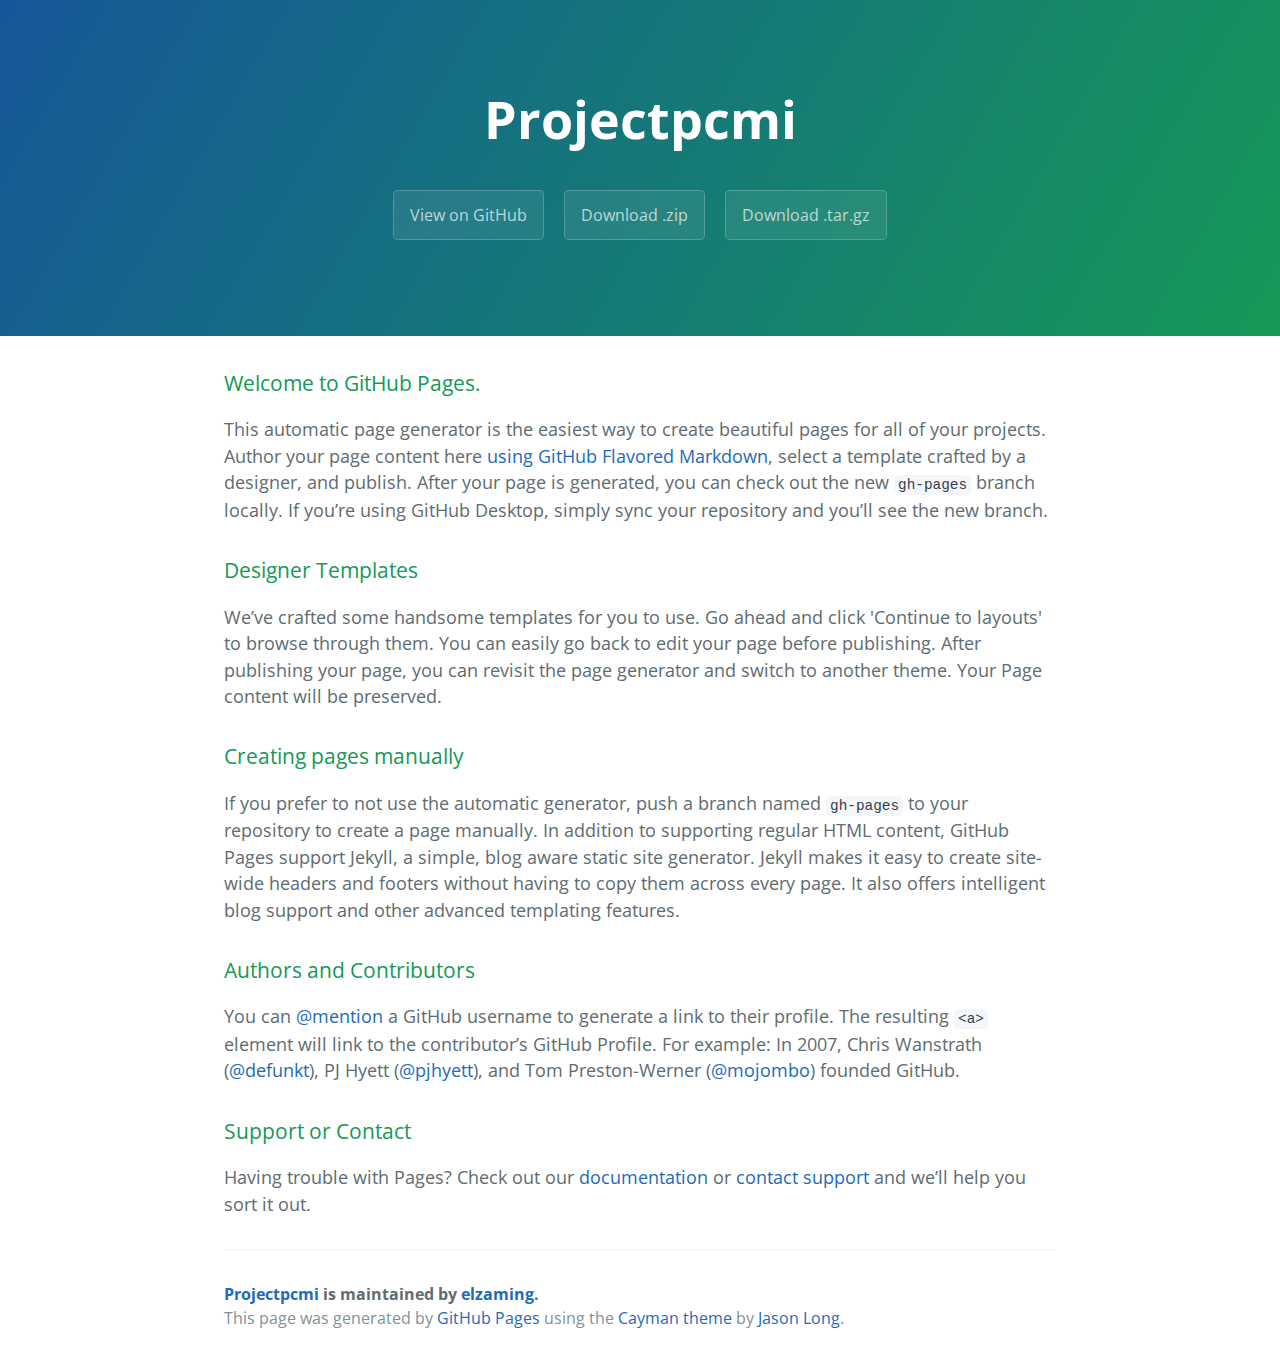
==== index.html @ 2a40d6db "Create gh-pages branch via GitHub" ====
<!DOCTYPE html>
<html lang="en-us">
  <head>
    <meta charset="UTF-8">
    <title>Projectpcmi by elzaming</title>
    <meta name="viewport" content="width=device-width, initial-scale=1">
    <link rel="stylesheet" type="text/css" href="stylesheets/normalize.css" media="screen">
    <link href='https://fonts.googleapis.com/css?family=Open+Sans:400,700' rel='stylesheet' type='text/css'>
    <link rel="stylesheet" type="text/css" href="stylesheets/stylesheet.css" media="screen">
    <link rel="stylesheet" type="text/css" href="stylesheets/github-light.css" media="screen">
  </head>
  <body>
    <section class="page-header">
      <h1 class="project-name">Projectpcmi</h1>
      <h2 class="project-tagline"></h2>
      <a href="https://github.com/elzaming/projectpcmi" class="btn">View on GitHub</a>
      <a href="https://github.com/elzaming/projectpcmi/zipball/master" class="btn">Download .zip</a>
      <a href="https://github.com/elzaming/projectpcmi/tarball/master" class="btn">Download .tar.gz</a>
    </section>

    <section class="main-content">
      <h3>
<a id="welcome-to-github-pages" class="anchor" href="#welcome-to-github-pages" aria-hidden="true"><span aria-hidden="true" class="octicon octicon-link"></span></a>Welcome to GitHub Pages.</h3>

<p>This automatic page generator is the easiest way to create beautiful pages for all of your projects. Author your page content here <a href="https://guides.github.com/features/mastering-markdown/">using GitHub Flavored Markdown</a>, select a template crafted by a designer, and publish. After your page is generated, you can check out the new <code>gh-pages</code> branch locally. If you’re using GitHub Desktop, simply sync your repository and you’ll see the new branch.</p>

<h3>
<a id="designer-templates" class="anchor" href="#designer-templates" aria-hidden="true"><span aria-hidden="true" class="octicon octicon-link"></span></a>Designer Templates</h3>

<p>We’ve crafted some handsome templates for you to use. Go ahead and click 'Continue to layouts' to browse through them. You can easily go back to edit your page before publishing. After publishing your page, you can revisit the page generator and switch to another theme. Your Page content will be preserved.</p>

<h3>
<a id="creating-pages-manually" class="anchor" href="#creating-pages-manually" aria-hidden="true"><span aria-hidden="true" class="octicon octicon-link"></span></a>Creating pages manually</h3>

<p>If you prefer to not use the automatic generator, push a branch named <code>gh-pages</code> to your repository to create a page manually. In addition to supporting regular HTML content, GitHub Pages support Jekyll, a simple, blog aware static site generator. Jekyll makes it easy to create site-wide headers and footers without having to copy them across every page. It also offers intelligent blog support and other advanced templating features.</p>

<h3>
<a id="authors-and-contributors" class="anchor" href="#authors-and-contributors" aria-hidden="true"><span aria-hidden="true" class="octicon octicon-link"></span></a>Authors and Contributors</h3>

<p>You can <a href="https://help.github.com/articles/basic-writing-and-formatting-syntax/#mentioning-users-and-teams" class="user-mention">@mention</a> a GitHub username to generate a link to their profile. The resulting <code>&lt;a&gt;</code> element will link to the contributor’s GitHub Profile. For example: In 2007, Chris Wanstrath (<a href="https://github.com/defunkt" class="user-mention">@defunkt</a>), PJ Hyett (<a href="https://github.com/pjhyett" class="user-mention">@pjhyett</a>), and Tom Preston-Werner (<a href="https://github.com/mojombo" class="user-mention">@mojombo</a>) founded GitHub.</p>

<h3>
<a id="support-or-contact" class="anchor" href="#support-or-contact" aria-hidden="true"><span aria-hidden="true" class="octicon octicon-link"></span></a>Support or Contact</h3>

<p>Having trouble with Pages? Check out our <a href="https://help.github.com/pages">documentation</a> or <a href="https://github.com/contact">contact support</a> and we’ll help you sort it out.</p>

      <footer class="site-footer">
        <span class="site-footer-owner"><a href="https://github.com/elzaming/projectpcmi">Projectpcmi</a> is maintained by <a href="https://github.com/elzaming">elzaming</a>.</span>

        <span class="site-footer-credits">This page was generated by <a href="https://pages.github.com">GitHub Pages</a> using the <a href="https://github.com/jasonlong/cayman-theme">Cayman theme</a> by <a href="https://twitter.com/jasonlong">Jason Long</a>.</span>
      </footer>

    </section>

  
  </body>
</html>
---- stylesheets/stylesheet.css ----
* {
  box-sizing: border-box; }

body {
  padding: 0;
  margin: 0;
  font-family: "Open Sans", "Helvetica Neue", Helvetica, Arial, sans-serif;
  font-size: 16px;
  line-height: 1.5;
  color: #606c71; }

a {
  color: #1e6bb8;
  text-decoration: none; }
  a:hover {
    text-decoration: underline; }

.btn {
  display: inline-block;
  margin-bottom: 1rem;
  color: rgba(255, 255, 255, 0.7);
  background-color: rgba(255, 255, 255, 0.08);
  border-color: rgba(255, 255, 255, 0.2);
  border-style: solid;
  border-width: 1px;
  border-radius: 0.3rem;
  transition: color 0.2s, background-color 0.2s, border-color 0.2s; }
  .btn + .btn {
    margin-left: 1rem; }

.btn:hover {
  color: rgba(255, 255, 255, 0.8);
  text-decoration: none;
  background-color: rgba(255, 255, 255, 0.2);
  border-color: rgba(255, 255, 255, 0.3); }

@media screen and (min-width: 64em) {
  .btn {
    padding: 0.75rem 1rem; } }

@media screen and (min-width: 42em) and (max-width: 64em) {
  .btn {
    padding: 0.6rem 0.9rem;
    font-size: 0.9rem; } }

@media screen and (max-width: 42em) {
  .btn {
    display: block;
    width: 100%;
    padding: 0.75rem;
    font-size: 0.9rem; }
    .btn + .btn {
      margin-top: 1rem;
      margin-left: 0; } }

.page-header {
  color: #fff;
  text-align: center;
  background-color: #159957;
  background-image: linear-gradient(120deg, #155799, #159957); }

@media screen and (min-width: 64em) {
  .page-header {
    padding: 5rem 6rem; } }

@media screen and (min-width: 42em) and (max-width: 64em) {
  .page-header {
    padding: 3rem 4rem; } }

@media screen and (max-width: 42em) {
  .page-header {
    padding: 2rem 1rem; } }

.project-name {
  margin-top: 0;
  margin-bottom: 0.1rem; }

@media screen and (min-width: 64em) {
  .project-name {
    font-size: 3.25rem; } }

@media screen and (min-width: 42em) and (max-width: 64em) {
  .project-name {
    font-size: 2.25rem; } }

@media screen and (max-width: 42em) {
  .project-name {
    font-size: 1.75rem; } }

.project-tagline {
  margin-bottom: 2rem;
  font-weight: normal;
  opacity: 0.7; }

@media screen and (min-width: 64em) {
  .project-tagline {
    font-size: 1.25rem; } }

@media screen and (min-width: 42em) and (max-width: 64em) {
  .project-tagline {
    font-size: 1.15rem; } }

@media screen and (max-width: 42em) {
  .project-tagline {
    font-size: 1rem; } }

.main-content :first-child {
  margin-top: 0; }
.main-content img {
  max-width: 100%; }
.main-content h1, .main-content h2, .main-content h3, .main-content h4, .main-content h5, .main-content h6 {
  margin-top: 2rem;
  margin-bottom: 1rem;
  font-weight: normal;
  color: #159957; }
.main-content p {
  margin-bottom: 1em; }
.main-content code {
  padding: 2px 4px;
  font-family: Consolas, "Liberation Mono", Menlo, Courier, monospace;
  font-size: 0.9rem;
  color: #383e41;
  background-color: #f3f6fa;
  border-radius: 0.3rem; }
.main-content pre {
  padding: 0.8rem;
  margin-top: 0;
  margin-bottom: 1rem;
  font: 1rem Consolas, "Liberation Mono", Menlo, Courier, monospace;
  color: #567482;
  word-wrap: normal;
  background-color: #f3f6fa;
  border: solid 1px #dce6f0;
  border-radius: 0.3rem; }
  .main-content pre > code {
    padding: 0;
    margin: 0;
    font-size: 0.9rem;
    color: #567482;
    word-break: normal;
    white-space: pre;
    background: transparent;
    border: 0; }
.main-content .highlight {
  margin-bottom: 1rem; }
  .main-content .highlight pre {
    margin-bottom: 0;
    word-break: normal; }
.main-content .highlight pre, .main-content pre {
  padding: 0.8rem;
  overflow: auto;
  font-size: 0.9rem;
  line-height: 1.45;
  border-radius: 0.3rem; }
.main-content pre code, .main-content pre tt {
  display: inline;
  max-width: initial;
  padding: 0;
  margin: 0;
  overflow: initial;
  line-height: inherit;
  word-wrap: normal;
  background-color: transparent;
  border: 0; }
  .main-content pre code:before, .main-content pre code:after, .main-content pre tt:before, .main-content pre tt:after {
    content: normal; }
.main-content ul, .main-content ol {
  margin-top: 0; }
.main-content blockquote {
  padding: 0 1rem;
  margin-left: 0;
  color: #819198;
  border-left: 0.3rem solid #dce6f0; }
  .main-content blockquote > :first-child {
    margin-top: 0; }
  .main-content blockquote > :last-child {
    margin-bottom: 0; }
.main-content table {
  display: block;
  width: 100%;
  overflow: auto;
  word-break: normal;
  word-break: keep-all; }
  .main-content table th {
    font-weight: bold; }
  .main-content table th, .main-content table td {
    padding: 0.5rem 1rem;
    border: 1px solid #e9ebec; }
.main-content dl {
  padding: 0; }
  .main-content dl dt {
    padding: 0;
    margin-top: 1rem;
    font-size: 1rem;
    font-weight: bold; }
  .main-content dl dd {
    padding: 0;
    margin-bottom: 1rem; }
.main-content hr {
  height: 2px;
  padding: 0;
  margin: 1rem 0;
  background-color: #eff0f1;
  border: 0; }

@media screen and (min-width: 64em) {
  .main-content {
    max-width: 64rem;
    padding: 2rem 6rem;
    margin: 0 auto;
    font-size: 1.1rem; } }

@media screen and (min-width: 42em) and (max-width: 64em) {
  .main-content {
    padding: 2rem 4rem;
    font-size: 1.1rem; } }

@media screen and (max-width: 42em) {
  .main-content {
    padding: 2rem 1rem;
    font-size: 1rem; } }

.site-footer {
  padding-top: 2rem;
  margin-top: 2rem;
  border-top: solid 1px #eff0f1; }

.site-footer-owner {
  display: block;
  font-weight: bold; }

.site-footer-credits {
  color: #819198; }

@media screen and (min-width: 64em) {
  .site-footer {
    font-size: 1rem; } }

@media screen and (min-width: 42em) and (max-width: 64em) {
  .site-footer {
    font-size: 1rem; } }

@media screen and (max-width: 42em) {
  .site-footer {
    font-size: 0.9rem; } }
---- stylesheets/github-light.css ----
/*
The MIT License (MIT)

Copyright (c) 2015 GitHub, Inc.

Permission is hereby granted, free of charge, to any person obtaining a copy
of this software and associated documentation files (the "Software"), to deal
in the Software without restriction, including without limitation the rights
to use, copy, modify, merge, publish, distribute, sublicense, and/or sell
copies of the Software, and to permit persons to whom the Software is
furnished to do so, subject to the following conditions:

The above copyright notice and this permission notice shall be included in all
copies or substantial portions of the Software.

THE SOFTWARE IS PROVIDED "AS IS", WITHOUT WARRANTY OF ANY KIND, EXPRESS OR
IMPLIED, INCLUDING BUT NOT LIMITED TO THE WARRANTIES OF MERCHANTABILITY,
FITNESS FOR A PARTICULAR PURPOSE AND NONINFRINGEMENT. IN NO EVENT SHALL THE
AUTHORS OR COPYRIGHT HOLDERS BE LIABLE FOR ANY CLAIM, DAMAGES OR OTHER
LIABILITY, WHETHER IN AN ACTION OF CONTRACT, TORT OR OTHERWISE, ARISING FROM,
OUT OF OR IN CONNECTION WITH THE SOFTWARE OR THE USE OR OTHER DEALINGS IN THE
SOFTWARE.

*/

.pl-c /* comment */ {
  color: #969896;
}

.pl-c1      /* constant, markup.raw, meta.diff.header, meta.module-reference, meta.property-name, support, support.constant, support.variable, variable.other.constant */,
.pl-s .pl-v /* string variable */ {
  color: #0086b3;
}

.pl-e  /* entity */,
.pl-en /* entity.name */ {
  color: #795da3;
}

.pl-s .pl-s1 /* string source */,
.pl-smi      /* storage.modifier.import, storage.modifier.package, storage.type.java, variable.other, variable.parameter.function */ {
  color: #333;
}

.pl-ent /* entity.name.tag */ {
  color: #63a35c;
}

.pl-k /* keyword, storage, storage.type */ {
  color: #a71d5d;
}

.pl-pds              /* punctuation.definition.string, string.regexp.character-class */,
.pl-s                /* string */,
.pl-s .pl-pse .pl-s1 /* string punctuation.section.embedded source */,
.pl-sr               /* string.regexp */,
.pl-sr .pl-cce       /* string.regexp constant.character.escape */,
.pl-sr .pl-sra       /* string.regexp string.regexp.arbitrary-repitition */,
.pl-sr .pl-sre       /* string.regexp source.ruby.embedded */ {
  color: #183691;
}

.pl-v /* variable */ {
  color: #ed6a43;
}

.pl-id /* invalid.deprecated */ {
  color: #b52a1d;
}

.pl-ii /* invalid.illegal */ {
  background-color: #b52a1d;
  color: #f8f8f8;
}

.pl-sr .pl-cce /* string.regexp constant.character.escape */ {
  color: #63a35c;
  font-weight: bold;
}

.pl-ml /* markup.list */ {
  color: #693a17;
}

.pl-mh        /* markup.heading */,
.pl-mh .pl-en /* markup.heading entity.name */,
.pl-ms        /* meta.separator */ {
  color: #1d3e81;
  font-weight: bold;
}

.pl-mq /* markup.quote */ {
  color: #008080;
}

.pl-mi /* markup.italic */ {
  color: #333;
  font-style: italic;
}

.pl-mb /* markup.bold */ {
  color: #333;
  font-weight: bold;
}

.pl-md /* markup.deleted, meta.diff.header.from-file */ {
  background-color: #ffecec;
  color: #bd2c00;
}

.pl-mi1 /* markup.inserted, meta.diff.header.to-file */ {
  background-color: #eaffea;
  color: #55a532;
}

.pl-mdr /* meta.diff.range */ {
  color: #795da3;
  font-weight: bold;
}

.pl-mo /* meta.output */ {
  color: #1d3e81;
}
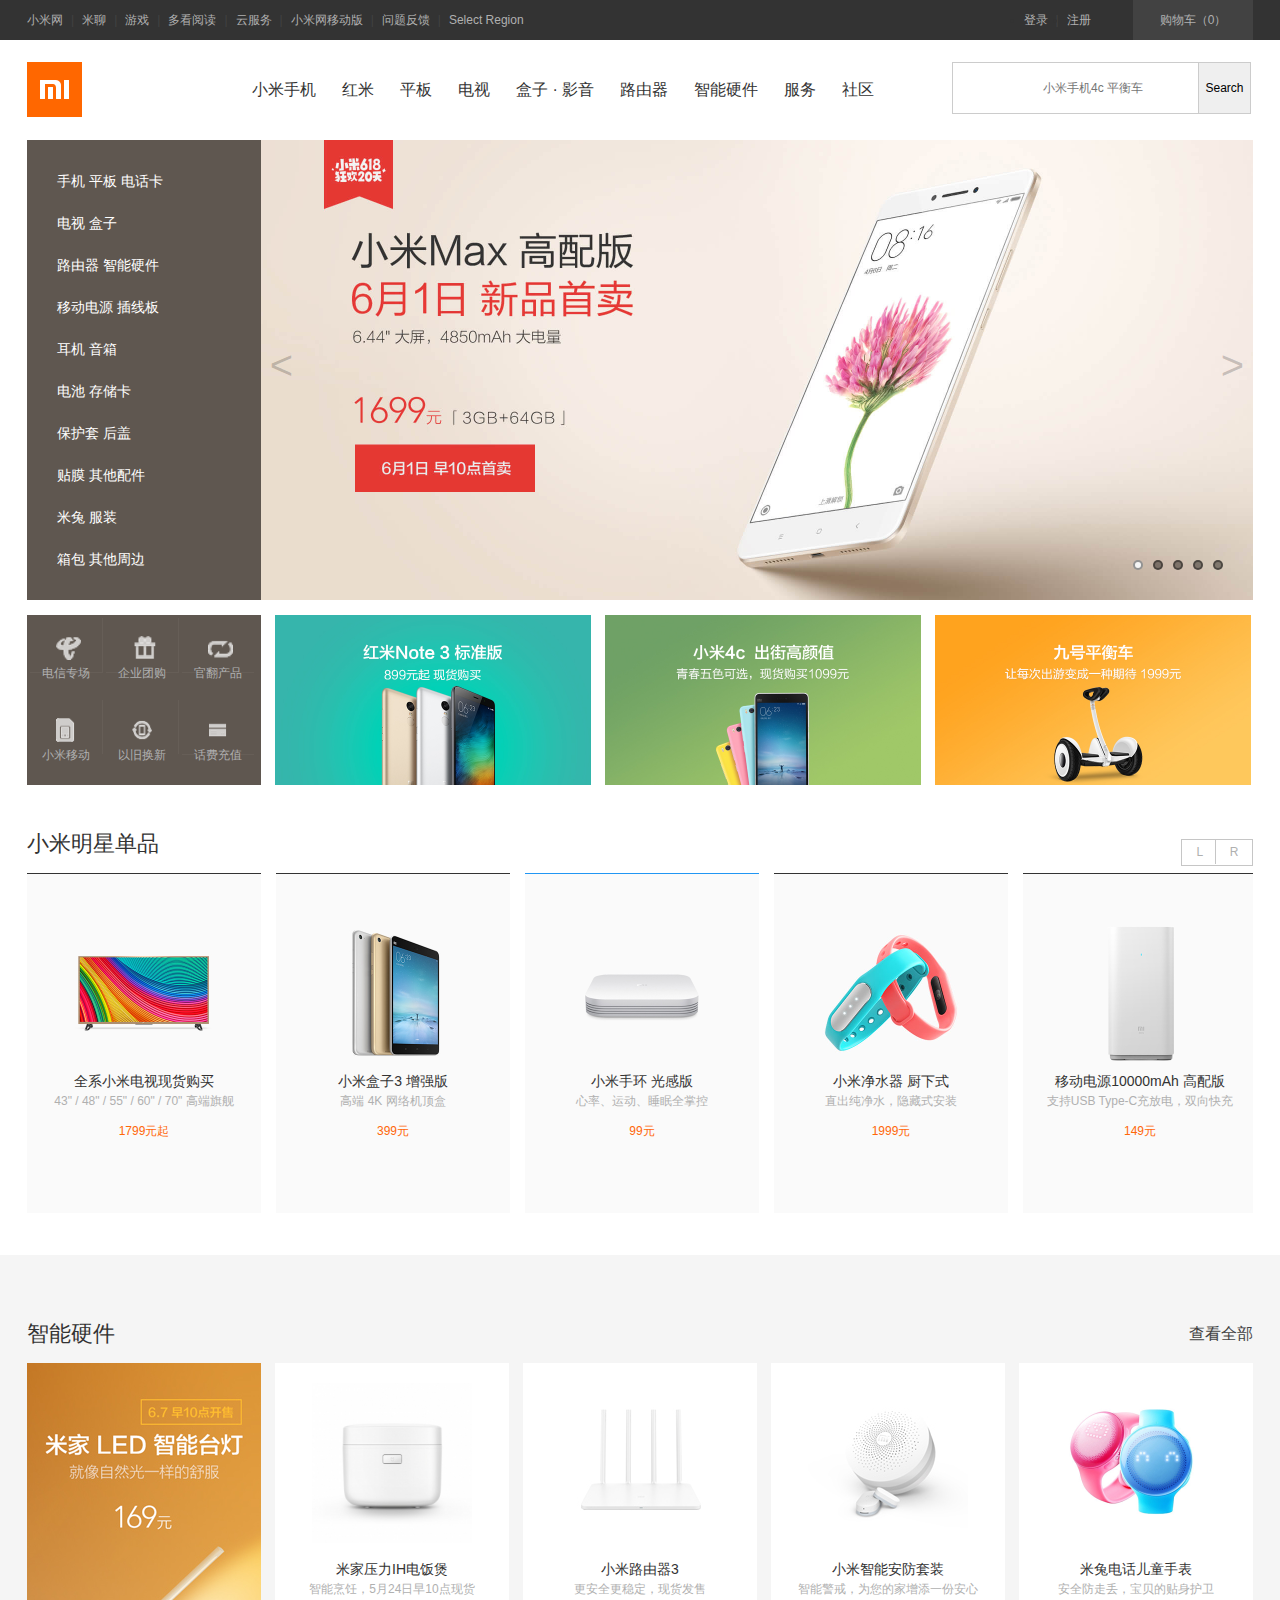
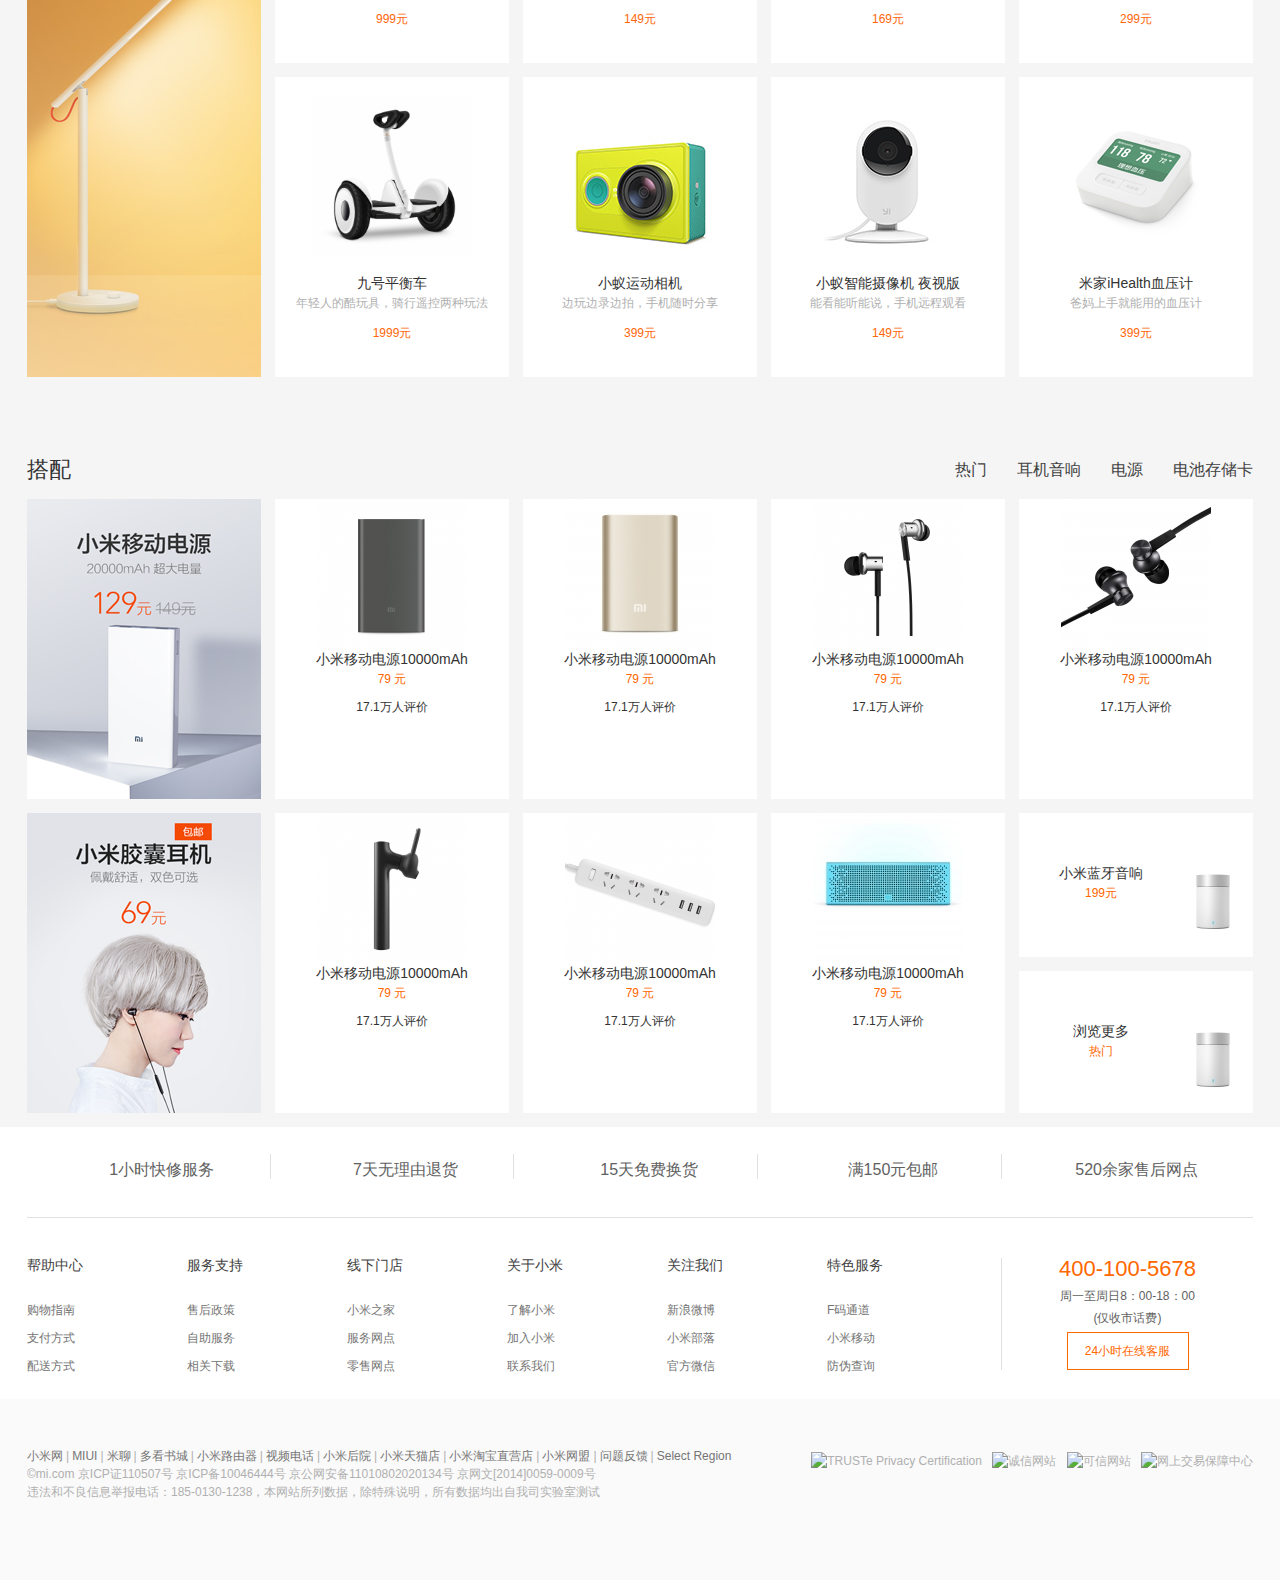
==== commit 8a71c6ab: "projectpc" ====
--- a/index.html
+++ b/index.html
@@ -1,57 +1,1165 @@
 <!DOCTYPE html>
-<html lang="en-us">
-  <head>
+<html>
+<head lang="en">
     <meta charset="UTF-8">
-    <title>Projectpcmi by elzaming</title>
-    <meta name="viewport" content="width=device-width, initial-scale=1">
-    <link rel="stylesheet" type="text/css" href="stylesheets/normalize.css" media="screen">
-    <link href='https://fonts.googleapis.com/css?family=Open+Sans:400,700' rel='stylesheet' type='text/css'>
-    <link rel="stylesheet" type="text/css" href="stylesheets/stylesheet.css" media="screen">
-    <link rel="stylesheet" type="text/css" href="stylesheets/github-light.css" media="screen">
-  </head>
-  <body>
-    <section class="page-header">
-      <h1 class="project-name">Projectpcmi</h1>
-      <h2 class="project-tagline"></h2>
-      <a href="https://github.com/elzaming/projectpcmi" class="btn">View on GitHub</a>
-      <a href="https://github.com/elzaming/projectpcmi/zipball/master" class="btn">Download .zip</a>
-      <a href="https://github.com/elzaming/projectpcmi/tarball/master" class="btn">Download .tar.gz</a>
-    </section>
-
-    <section class="main-content">
-      <h3>
-<a id="welcome-to-github-pages" class="anchor" href="#welcome-to-github-pages" aria-hidden="true"><span aria-hidden="true" class="octicon octicon-link"></span></a>Welcome to GitHub Pages.</h3>
-
-<p>This automatic page generator is the easiest way to create beautiful pages for all of your projects. Author your page content here <a href="https://guides.github.com/features/mastering-markdown/">using GitHub Flavored Markdown</a>, select a template crafted by a designer, and publish. After your page is generated, you can check out the new <code>gh-pages</code> branch locally. If you’re using GitHub Desktop, simply sync your repository and you’ll see the new branch.</p>
-
-<h3>
-<a id="designer-templates" class="anchor" href="#designer-templates" aria-hidden="true"><span aria-hidden="true" class="octicon octicon-link"></span></a>Designer Templates</h3>
-
-<p>We’ve crafted some handsome templates for you to use. Go ahead and click 'Continue to layouts' to browse through them. You can easily go back to edit your page before publishing. After publishing your page, you can revisit the page generator and switch to another theme. Your Page content will be preserved.</p>
-
-<h3>
-<a id="creating-pages-manually" class="anchor" href="#creating-pages-manually" aria-hidden="true"><span aria-hidden="true" class="octicon octicon-link"></span></a>Creating pages manually</h3>
-
-<p>If you prefer to not use the automatic generator, push a branch named <code>gh-pages</code> to your repository to create a page manually. In addition to supporting regular HTML content, GitHub Pages support Jekyll, a simple, blog aware static site generator. Jekyll makes it easy to create site-wide headers and footers without having to copy them across every page. It also offers intelligent blog support and other advanced templating features.</p>
-
-<h3>
-<a id="authors-and-contributors" class="anchor" href="#authors-and-contributors" aria-hidden="true"><span aria-hidden="true" class="octicon octicon-link"></span></a>Authors and Contributors</h3>
-
-<p>You can <a href="https://help.github.com/articles/basic-writing-and-formatting-syntax/#mentioning-users-and-teams" class="user-mention">@mention</a> a GitHub username to generate a link to their profile. The resulting <code>&lt;a&gt;</code> element will link to the contributor’s GitHub Profile. For example: In 2007, Chris Wanstrath (<a href="https://github.com/defunkt" class="user-mention">@defunkt</a>), PJ Hyett (<a href="https://github.com/pjhyett" class="user-mention">@pjhyett</a>), and Tom Preston-Werner (<a href="https://github.com/mojombo" class="user-mention">@mojombo</a>) founded GitHub.</p>
-
-<h3>
-<a id="support-or-contact" class="anchor" href="#support-or-contact" aria-hidden="true"><span aria-hidden="true" class="octicon octicon-link"></span></a>Support or Contact</h3>
-
-<p>Having trouble with Pages? Check out our <a href="https://help.github.com/pages">documentation</a> or <a href="https://github.com/contact">contact support</a> and we’ll help you sort it out.</p>
-
-      <footer class="site-footer">
-        <span class="site-footer-owner"><a href="https://github.com/elzaming/projectpcmi">Projectpcmi</a> is maintained by <a href="https://github.com/elzaming">elzaming</a>.</span>
-
-        <span class="site-footer-credits">This page was generated by <a href="https://pages.github.com">GitHub Pages</a> using the <a href="https://github.com/jasonlong/cayman-theme">Cayman theme</a> by <a href="https://twitter.com/jasonlong">Jason Long</a>.</span>
-      </footer>
-
-    </section>
-
-  
-  </body>
-</html>
+    <title>小米官网——小米手机、红米手机、小米电视官方正品专卖网站</title>
+</head>
+<body>
+<link rel="stylesheet" href="css/mi.css"/>
+<div class="nav">
+    <div class="container"><!--版心-->
+        <ul class="nav_left">
+            <li><a href="">小米网</a></li>
+            <span class="sep">|</span>
+            <li><a href="">米聊</a></li>
+            <span class="sep">|</span>
+            <li><a href="">游戏</a></li>
+            <span class="sep">|</span>
+            <li><a href="">多看阅读</a></li>
+            <span class="sep">|</span>
+            <li><a href="">云服务</a></li>
+            <span class="sep">|</span>
+            <li><a href="">小米网移动版</a></li>
+            <span class="sep">|</span>
+            <li><a href="">问题反馈</a></li>
+            <span class="sep">|</span>
+            <li><a href="">Select Region</a></li>
+        </ul>
+        <div class="nav_right">
+            <li><a href="" class="login">登录</a></li>
+            <span class="sep">|</span>
+            <li><a href="" class="register">注册</a></li>
+        </div>
+        <div class="shoppingCart" id="shoppingCart">
+            <em></em>
+            <a href="javascript:;" id="cartIcon" class="cartIcon">购物车<span class="cartNum">（0）</span></a>
+
+            <div class="shoppingList" id="shoppingList" style="display:none ">购物车中还没有商品，赶紧选购吧！</div>
+        </div>
+        <!--为什么显示不出来-->
+    </div>
+</div>
+<div class="header">
+    <div class="container">
+        <h1 class="logo">
+            <a href=""></a>
+        </h1>
+        <ul class="header_nav" id="header_nav">
+            <li class="header_nav1">
+                小米手机
+
+            </li>
+            <li>红米</li>
+            <li>平板</li>
+            <li>电视</li>
+            <li>盒子 · 影音</li>
+            <li>路由器</li>
+            <li>智能硬件</li>
+            <li>服务</li>
+            <li>社区</li>
+        </ul>
+    <!--    <div class="header_nav_menu" style="display: none">
+            <div class="container headerNavdetail">
+                <ul class="showDetail">
+                    <li>
+                        <div class="pic"><a href=""><img src="img/miphone/miphone1.jpg"/></a></div>
+                        <div class="title"><a href="javascript:;">小米max</a></div>
+                        <p class="price">1499元起</p>
+                    </li>
+                    <li>
+                        <div class="pic"><a href="javascript:;"><img src="img/miphone/miphone2.jpg"/></a></div>
+                        <div class="title"><a href="javascript:;">小米手机5</a></div>
+                        <p class="price">1999元起</p>
+                    </li>
+                    <li>
+                        <div class="pic"><a href="javascript:;"><img src="img/miphone/miphone3.jpg"/></a></div>
+                        <div class="title"><a href="javascript:;">小米手机4s</a></div>
+                        <p class="price">1699元起</p>
+                    </li>
+                    <li>
+                        <div class="pic"><a href="javascript:;"><img src="img/miphone/miphone4.jpg"/></a></div>
+                        <div class="title"><a href="javascript:;">小米手机4c</a></div>
+                        <p class="price">1099元起</p>
+                    </li>
+                    <li>
+                        <div class="pic"><a href="javascript:;"><img src="img/miphone/miphone5.jpg"/></a></div>
+                        <div class="title"><a href="javascript:;">小米手机4</a></div>
+                        <p class="price">1299元起</p>
+                    </li>
+                    <li>
+                        <div class="pic"><a href="javascript:;"><img src="img/miphone/miphone6.jpg"/></a></div>
+                        <div class="title"><a href="javascript:;">小米手机Note</a></div>
+                        <p class="price">1499元起</p>
+                    </li>
+                </ul>
+            </div>
+        </div>-->
+
+
+
+
+        <div class="search">
+            <form action="" method="get">
+                <input class="searchText" type="text" placeholder="                           小米手机4c 平衡车">
+                <input class="searchSubmit" type="submit" value="Search"/>
+                <!--定位的兄弟元素之间 谁在后面 谁的层级就会大一些 就可以覆盖前面的样式 z-index 可以调整他们之间的顺序-->
+            </form>
+        </div>
+    </div>
+
+</div>
+
+<!--header ends-->
+<div class="banner">
+    <div class="container">
+        <div class="banner_center" id="banner_center">
+            <div class="banner_img" id="banner_img">
+            </div>
+            <ul class="bannerTip"></ul>
+            <a class="leftBtn" href="javascript:;"><</a>
+            <a class="rightBtn" href="javascript:;">></a>
+        </div>
+        <ul class="bannerLeft">
+            <li class="bannerLeftLi" >
+                <span>手机 平板 电话卡</span>
+                <div class="detail">
+                    <ul class="detailList">
+                        <li>
+                            <img src="img/mi5bar80.jpg" alt=""/>
+                            <span>小米手机5</span>
+                            <a href="">选购</a>
+                        </li>
+                        <li>
+                            <img src="img/mi5bar80.jpg" alt=""/>
+                            <span>小米手机5</span>
+                            <a href="">选购</a>
+                        </li>
+                        <li>
+                            <img src="img/mi5bar80.jpg" alt=""/>
+                            <span>小米手机5</span>
+                            <a href="">选购</a>
+                        </li>
+                        <li>
+                            <img src="img/mi5bar80.jpg" alt=""/>
+                            <span>小米手机5</span>
+                            <a href="">选购</a>
+                        </li>
+                        <li>
+                            <img src="img/mi5bar80.jpg" alt=""/>
+                            <span>小米手机5</span>
+                            <a href="">选购</a>
+                        </li>
+                        <li>
+                            <img src="img/mi5bar80.jpg" alt=""/>
+                            <span>小米手机5</span>
+                            <a href="">选购</a>
+                        </li>
+                        <li>
+                            <img src="img/mi5bar80.jpg" alt=""/>
+                            <span>小米手机5</span>
+                            <a href="">选购</a>
+                        </li>
+                        <li>
+                            <img src="img/mi5bar80.jpg" alt=""/>
+                            <span>小米手机5</span>
+                            <a href="">选购</a>
+                        </li>
+                        <li>
+                            <img src="img/mi5bar80.jpg" alt=""/>
+                            <span>小米手机5</span>
+                            <a href="">选购</a>
+                        </li>
+                        <li>
+                            <img src="img/mi5bar80.jpg" alt=""/>
+                            <span>小米手机5</span>
+                            <a href="">选购</a>
+                        </li>
+                    </ul>
+                </div>
+
+            </li>
+            <li class="bannerLeftLi">
+                <span>电视 盒子</span>
+                <div class="detail">
+                    <ul class="detailList">
+                        <li>
+                            <img src="img/mi5bar80.jpg" alt=""/>
+                            <span>小米电视</span>
+                            <a href="">选购</a>
+                        </li>
+                        <li>
+                            <img src="img/mi5bar80.jpg" alt=""/>
+                            <span>小米电视</span>
+                            <a href="">选购</a>
+                        </li>
+                        <li>
+                            <img src="img/mi5bar80.jpg" alt=""/>
+                            <span>小米电视</span>
+                            <a href="">选购</a>
+                        </li>
+                        <li>
+                            <img src="img/mi5bar80.jpg" alt=""/>
+                            <span>小米电视</span>
+                            <a href="">选购</a>
+                        </li>
+                    </ul>
+                </div>
+            </li>
+            <li class="bannerLeftLi">
+                <span>路由器 智能硬件</span>
+                <div class="detail">
+                    <ul class="detailList">
+                        <li>
+                            <img src="img/mi5bar80.jpg" alt=""/>
+                            <span>路由器</span>
+                            <a href="">选购</a>
+                        </li>
+                        <li>
+                            <img src="img/mi5bar80.jpg" alt=""/>
+                            <span>路由器</span>
+                            <a href="">选购</a>
+                        </li>
+                        <li>
+                            <img src="img/mi5bar80.jpg" alt=""/>
+                            <span>路由器</span>
+                            <a href="">选购</a>
+                        </li>
+                    </ul>
+                </div>
+            </li>
+            <li class="bannerLeftLi">
+                <span>移动电源 插线板</span>
+                <div class="detail">
+                    <ul class="detailList">
+                        <li>
+                            <img src="img/mi5bar80.jpg" alt=""/>
+                            <span>移动电源</span>
+                            <a href="">选购</a>
+                        </li>
+                        <li>
+                            <img src="img/mi5bar80.jpg" alt=""/>
+                            <span>移动电源</span>
+                            <a href="">选购</a>
+                        </li>
+                        <li>
+                            <img src="img/mi5bar80.jpg" alt=""/>
+                            <span>移动电源</span>
+                            <a href="">选购</a>
+                        </li>
+                        <li>
+                            <img src="img/mi5bar80.jpg" alt=""/>
+                            <span>移动电源</span>
+                            <a href="">选购</a>
+                        </li>
+                        <li>
+                            <img src="img/mi5bar80.jpg" alt=""/>
+                            <span>移动电源</span>
+                            <a href="">选购</a>
+                        </li>
+                        <li>
+                            <img src="img/mi5bar80.jpg" alt=""/>
+                            <span>移动电源</span>
+                            <a href="">选购</a>
+                        </li>
+                        <li>
+                            <img src="img/mi5bar80.jpg" alt=""/>
+                            <span>移动电源</span>
+                            <a href="">选购</a>
+                        </li>
+                    </ul>
+                </div>
+            </li>
+            <li class="bannerLeftLi">
+                <span>耳机 音箱</span>
+                <div class="detail">
+                    <ul class="detailList">
+                        <li>
+                            <img src="img/mi5bar80.jpg" alt=""/>
+                            <span>耳机</span>
+                            <a href="">选购</a>
+                        </li>
+                        <li>
+                            <img src="img/mi5bar80.jpg" alt=""/>
+                            <span>耳机</span>
+                            <a href="">选购</a>
+                        </li>
+                    </ul>
+                </div>
+            </li>
+            <li class="bannerLeftLi">
+                <span>电池 存储卡</span>
+                <div class="detail">
+                    <ul class="detailList">
+                        <li>
+                            <img src="img/mi5bar80.jpg" alt=""/>
+                            <span>电池</span>
+                            <a href="">选购</a>
+                        </li>
+                        <li>
+                            <img src="img/mi5bar80.jpg" alt=""/>
+                            <span>存储卡</span>
+                            <a href="">选购</a>
+                        </li>
+                        <li>
+                            <img src="img/mi5bar80.jpg" alt=""/>
+                            <span>存储卡</span>
+                            <a href="">选购</a>
+                        </li>
+                        <li>
+                            <img src="img/mi5bar80.jpg" alt=""/>
+                            <span>存储卡</span>
+                            <a href="">选购</a>
+                        </li>
+                        <li>
+                            <img src="img/mi5bar80.jpg" alt=""/>
+                            <span>存储卡</span>
+                            <a href="">选购</a>
+                        </li>
+                        </ul>
+                </div>
+            </li>
+            <li class="bannerLeftLi">
+                <span>保护套 后盖</span>
+                <div class="detail">
+                    <ul class="detailList">
+                        <li>
+                            <img src="img/mi5bar80.jpg" alt=""/>
+                            <span>小米手机5</span>
+                            <a href="">选购</a>
+                        </li>
+                    </ul>
+                </div>
+            </li>
+            <li class="bannerLeftLi">
+                <span>贴膜 其他配件</span>
+                <div class="detail">
+                    <ul class="detailList">
+                        <li>
+                            <img src="img/mi5bar80.jpg" alt=""/>
+                            <span>其他</span>
+                            <a href="">选购</a>
+                        </li>
+                    </ul>
+                </div>
+            </li>
+            <li class="bannerLeftLi">
+                <span>米兔 服装</span>
+                <div class="detail">
+                    <ul class="detailList">
+                        <li>
+                            <img src="img/mi5bar80.jpg" alt=""/>
+                            <span>小米手机5</span>
+                            <a href="">选购</a>
+                        </li>
+                        <li>
+                            <img src="img/mi5bar80.jpg" alt=""/>
+                            <span>小米手机5</span>
+                            <a href="">选购</a>
+                        </li>
+                        <li>
+                            <img src="img/mi5bar80.jpg" alt=""/>
+                            <span>小米手机5</span>
+                            <a href="">选购</a>
+                        </li>
+                        <li>
+                            <img src="img/mi5bar80.jpg" alt=""/>
+                            <span>小米手机5</span>
+                            <a href="">选购</a>
+                        </li>
+                        <li>
+                            <img src="img/mi5bar80.jpg" alt=""/>
+                            <span>小米手机5</span>
+                            <a href="">选购</a>
+                        </li>
+                        <li>
+                            <img src="img/mi5bar80.jpg" alt=""/>
+                            <span>小米手机5</span>
+                            <a href="">选购</a>
+                        </li>
+                        <li>
+                            <img src="img/mi5bar80.jpg" alt=""/>
+                            <span>小米手机5</span>
+                            <a href="">选购</a>
+                        </li>
+                        <li>
+                            <img src="img/mi5bar80.jpg" alt=""/>
+                            <span>小米手机5</span>
+                            <a href="">选购</a>
+                        </li>
+                        <li>
+                            <img src="img/mi5bar80.jpg" alt=""/>
+                            <span>小米手机5</span>
+                            <a href="">选购</a>
+                        </li>
+                        <li>
+                            <img src="img/mi5bar80.jpg" alt=""/>
+                            <span>小米手机5</span>
+                            <a href="">选购</a>
+                        </li>
+                    </ul>
+                </div>
+            </li>
+            <li class="bannerLeftLi">
+                <span>箱包 其他周边</span>
+                <div class="detail">
+                    <ul class="detailList">
+                        <li>
+                            <img src="img/mi5bar80.jpg" alt=""/>
+                            <span>小米手机5</span>
+                            <a href="">选购</a>
+                        </li>
+                        <li>
+                            <img src="img/mi5bar80.jpg" alt=""/>
+                            <span>小米手机5</span>
+                            <a href="">选购</a>
+                        </li>
+                        <li>
+                            <img src="img/mi5bar80.jpg" alt=""/>
+                            <span>小米手机5</span>
+                            <a href="">选购</a>
+                        </li>
+                        <li>
+                            <img src="img/mi5bar80.jpg" alt=""/>
+                            <span>小米手机5</span>
+                            <a href="">选购</a>
+                        </li>
+                        <li>
+                            <img src="img/mi5bar80.jpg" alt=""/>
+                            <span>小米手机5</span>
+                            <a href="">选购</a>
+                        </li>
+                        <li>
+                            <img src="img/mi5bar80.jpg" alt=""/>
+                            <span>小米手机5</span>
+                            <a href="">选购</a>
+                        </li>
+                        <li>
+                            <img src="img/mi5bar80.jpg" alt=""/>
+                            <span>小米手机5</span>
+                            <a href="">选购</a>
+                        </li>
+                        <li>
+                            <img src="img/mi5bar80.jpg" alt=""/>
+                            <span>小米手机5</span>
+                            <a href="">选购</a>
+                        </li>
+                        <li>
+                            <img src="img/mi5bar80.jpg" alt=""/>
+                            <span>小米手机5</span>
+                            <a href="">选购</a>
+                        </li>
+                        <li>
+                            <img src="img/mi5bar80.jpg" alt=""/>
+                            <span>小米手机5</span>
+                            <a href="">选购</a>
+                        </li>
+                    </ul>
+                </div>
+            </li>
+        </ul>
+    </div>
+</div>
+<!--banner.txt 轮播图，点点和button-->
+<div class="bannerSubRow">
+    <div class="category">
+        <ul>
+            <li></li>
+            <li></li>
+            <li></li>
+            <li></li>
+            <li></li>
+            <li></li>
+        </ul>
+    </div>
+</div>
+<div class="miStuff">
+    <div class="container">
+        <div class="promo">
+            <div class="miniCategory promoList">
+                <ul>
+                    <li><a><img src="./img/smallicon%20(1).png" alt=""/>电信专场</a></li>
+                    <li><a><img src="./img/smallicon%20(2).png" alt=""/>企业团购</a></li>
+                    <li><a class="rht"><img src="./img/smallicon%20(3).png" alt=""/>官翻产品</a></li>
+                    <li><a class="btm"><img src="./img/smallicon%20(4).png" alt=""/>小米移动</a></li>
+                    <li><a class="btm"><img src="./img/smallicon%20(5).png" alt=""/>以旧换新</a></li>
+                    <li><a class='rht' class="btm"><img src="./img/smallicon%20(6).png" alt=""/>话费充值</a></li>
+                </ul>
+            </div>
+            <div class="promoItem promoList">
+                <a href=""><img src="./img/promo1.jpg"/></a>
+            </div>
+            <div class="promoItem promoList">
+                <a href=""><img src="./img/promo2.jpg"/></a>
+            </div>
+            <div class="promoItem promoList">
+                <a href=""><img src="./img/promo3.jpg"/></a>
+            </div>
+        </div>
+        <div class="items">
+            <div class="bestSeller_hd">
+                <h2>小米明星单品</h2>
+
+                <div class="moreBestSeller">
+                    <div class="xm-carousel-controls">
+                        <a href="javascript:;" class="controlL">L</a>
+                        <a href="javvascript:;" class="controlR">R</a>
+                    </div>
+                </div>
+            </div>
+            <div class="bestSeller">
+                <ul class="bestSellerList">
+                    <li class="first">
+                        <a href="javascript:;"><img  src="./img/bestSeller/1.jpg"/></a>
+
+                        <h3 class="title">全系小米电视现货购买</h3>
+
+                        <p class="desc">43" / 48" / 55" / 60" / 70" 高端旗舰</p>
+
+                        <p class="price">1799元起</p>
+                    </li>
+                    <li>
+                        <a href="javascript:;"><img src="./img/bestSeller/2.jpg"/></a>
+
+                        <h3 class="title">小米盒子3 增强版</h3>
+
+                        <p class="desc">高端 4K 网络机顶盒</p>
+
+                        <p class="price">399元</p>
+                    </li>
+                    <li style="border-top-color: #2196f3">
+                        <a href="javascript:;"><img src="./img/bestSeller/3.jpg"/></a>
+
+                        <h3 class="title">小米手环 光感版</h3>
+
+                        <p class="desc">心率、运动、睡眠全掌控</p>
+
+                        <p class="price">99元</p>
+                    </li>
+                    <li>
+                        <a href="javascript:;"><img src="./img/bestSeller/4.jpg"/></a>
+
+                        <h3 class="title">小米净水器 厨下式</h3>
+
+                        <p class="desc">直出纯净水，隐藏式安装</p>
+
+                        <p class="price">1999元</p>
+                    </li>
+                    <li>
+                        <a href=""><img src="./img/bestSeller/5.jpg"/></a>
+
+                        <h3 class="title">移动电源10000mAh 高配版</h3>
+
+                        <p class="desc">支持USB Type-C充放电，双向快充</p>
+
+                        <p class="price">149元</p>
+                    </li>
+                    <li style="border-top-color: #ffac13">
+                        <a href=""><img src="./img/bestSeller/6.jpg"/></a>
+
+                        <h3 class="title">Yeelight床头灯</h3>
+
+                        <p class="desc">触摸式操作，给卧室1600万种颜色</p>
+
+                        <p class="price">249元</p>
+                    </li>
+                    <li>
+                        <a href="javascript:;"><img src="./img/bestSeller/7.jpg"/></a>
+
+                        <h3 class="title">小米路由器 mini</h3>
+
+                        <p class="desc">双频AC智能路由器，高性价比</p>
+
+                        <p class="price">129元</p>
+                    </li>
+                    <li>
+                        <a href="javascript:;"><img src="./img/bestSeller/8.jpg"/></a>
+
+                        <h3 class="title">Yeelight LED智能灯泡 彩光版</h3>
+
+                        <p class="desc">1600万种色彩，手机远程遥控</p>
+
+                        <p class="price">99元</p>
+                    </li>
+                    <li>
+                        <a href="javascript:;"><img src="./img/bestSeller/9.jpg"/></a>
+
+                        <h3 class="title">小米智能插座 基础版</h3>
+
+                        <p class="desc">手机远程遥控，让普通电器变智能</p>
+
+                        <p class="price">49元</p>
+                    </li>
+                    <li>
+                        <a href="javascript:;"><img src="./img/bestSeller/10.jpg"/></a>
+
+                        <h3 class="title">小米活塞耳机 基础版</h3>
+
+                        <p class="desc">全金属音腔，5色可选</p>
+
+                        <p class="price">29元</p>
+
+                    </li>
+                </ul>
+            </div>
+        </div>
+    </div>
+</div>
+<div class="body_main">
+    <!-- 明星-->
+    <div class="smart">
+        <div class="container">
+            <div class="smart-head">
+                <h2>智能硬件</h2>
+
+                <div class="moreProduct">
+                    <a href="javascript:;" class="a-link">查看全部<i class="iconfont"></i></a></div>
+            </div>
+            <div class="smart_item"><!--margin的颜色不对-->
+                <ul>
+                    <li class="bigItem">
+                        <div><img src="./img/smart/0.jpg" alt=""></div>
+                    </li>
+                    <li class="smart_item_list brick-item-m" >
+                        <div class="div-img"><img src="./img/smart/1.jpg" alt=""></div>
+                        <h3 class="title">米家压力IH电饭煲</h3>
+
+                        <p class="desc">智能烹饪，5月24日早10点现货</p>
+
+                        <p class="price">999元</p>
+                    </li>
+                    <li class="brick-list smart_item_list brick-item-m">
+                        <div class="div-img"><img src="./img/smart/2.jpg" alt=""></div>
+                        <h3 class="title">小米路由器3</h3>
+
+                        <p class="desc">更安全更稳定，现货发售</p>
+
+                        <p class="price">149元</p>
+                    </li>
+                    <li class="brick-list smart_item_list brick-item-m">
+                        <div class="div-img"><img src="./img/smart/3.jpg" alt=""></div>
+                        <h3 class="title">小米智能安防套装</h3>
+
+                        <p class="desc">智能警戒，为您的家增添一份安心</p>
+
+                        <p class="price">169元</p>
+                    </li>
+                    <li class="brick-list smart_item_list brick-item-m">
+                        <div class="div-img"><img  src="./img/smart/4.jpg" alt=""></div>
+                        <h3 class="title">米兔电话儿童手表</h3>
+
+                        <p class="desc">安全防走丢，宝贝的贴身护卫</p>
+
+                        <p class="price">299元</p>
+                    </li>
+                    <li class="brick-list smart_item_list brick-item-m">
+                        <div class="div-img"><img src="./img/smart/5.jpg" alt=""></div>
+                        <h3 class="title">九号平衡车</h3>
+
+                        <p class="desc">年轻人的酷玩具，骑行遥控两种玩法</p>
+
+                        <p class="price">1999元</p>
+                    </li>
+                    <li class="brick-list smart_item_list brick-item-m">
+                        <div class="div-img"><img src="./img/smart/6.jpg" alt=""></div>
+                        <h3 class="title">小蚁运动相机</h3>
+
+                        <p class="desc">边玩边录边拍，手机随时分享</p>
+
+                        <p class="price">399元</p>
+                    </li>
+                    <li class="brick-list smart_item_list brick-item-m">
+                        <div class="div-img"><img  src="./img/smart/7.jpg" alt=""></div>
+                        <h3 class="title">小蚁智能摄像机 夜视版</h3>
+
+                        <p class="desc">能看能听能说，手机远程观看</p>
+
+                        <p class="price">149元</p>
+                    </li>
+                    <li class="brick-list smart_item_list brick-item-m" >
+                        <div class="div-img"><img  src="./img/smart/8.jpg" alt=""></div>
+                        <h3 class="title">米家iHealth血压计</h3>
+
+                        <p class="desc">爸妈上手就能用的血压计</p>
+
+                        <p class="price">399元</p>
+                    </li>
+                </ul>
+            </div>
+        </div>
+    </div>
+    <!--搭配-->
+    <div class="match">
+        <div class="container">
+            <div class="match_head">
+                <h2 class="title">搭配</h2>
+
+                <div class="moreProduct">
+                    <ul class="tab-list clearfix">
+                        <li class="tab-active hot">热门</li>
+                        <li class="tab-active earbug">耳机音响</li>
+                        <li class="tab-active charging">电源</li>
+                        <li class="tab-active battery">电池存储卡</li>
+                    </ul>
+                </div>
+            </div>
+            <div class="matchShow">
+                <div class="matchLeft matchLeftRight">
+                    <ul class="brick-promo-list clearfix brick-item-m">
+                        <li class="brick-item-m first">
+                            <a href="javascript:;">
+                                <img src="./img/match/matchLeft1.jpg">
+                            </a>
+                        </li>
+                        <li class="brick-item-m">
+                            <a href="javascript:;"><img src="./img/match/matchLeft2.jpg" alt=""></a>
+                        </li>
+                    </ul>
+                </div>
+
+                <div class="matchRight matchLeftRight">
+                    <div class="tab-container">
+                        <ul class="tab-content clearfix">
+                            <li class="brick-item-m">
+                                <div class="figure-img">
+                                    <a href="javascript:;">
+                                        <img src="./img/match/match1.jpg" alt="">
+                                    </a>
+                                </div>
+                                <h3 class="title">
+                                    小米移动电源10000mAh
+                                </h3>
+
+                                <p class="price">
+                                       <span class="num">
+                                        79
+                                     </span>元
+                                </p>
+
+                                <p class="review">
+                                    17.1万人评价
+                                </p>
+
+                                <div class="reviver-wrapper">
+                                    <a href="javascript:;">
+                                        <span class="review">非常棒的手感。越来越好了，小米加油！</span>
+                                        </span>
+                                           <span class="autor"> "来自于 journey099 的评价"
+                                           </span>
+                                    </a>
+                                </div>
+                            </li>
+                            <li class="brick-item-m">
+                                <div class="figure-img">
+                                    <a href="javascript:;">
+                                        <img src="./img/match/match2.jpg" alt="">
+                                    </a>
+                                </div>
+                                <h3 class="title">
+                                    小米移动电源10000mAh
+                                </h3>
+
+                                <p class="price">
+                                       <span class="num">
+                                        79
+                                     </span>元
+                                </p>
+
+                                <p class="review">
+                                    17.1万人评价
+                                </p>
+
+                                <div class="reviver-wrapper">
+                                    <a href="javascript:;">
+                                        <span class="review">非常棒的手感。越来越好了，小米加油！</span>
+                                        </span>
+                                           <span class="autor"> "来自于 journey099 的评价"
+                                           </span>
+                                    </a>
+                                </div>
+                            </li>
+                            <li class="brick-item-m">
+                                <div class="figure-img">
+                                    <a href="javascript:;">
+                                        <img src="./img/match/match3.jpg" alt="">
+                                    </a>
+                                </div>
+                                <h3 class="title">
+                                    小米移动电源10000mAh
+                                </h3>
+
+                                <p class="price">
+                                       <span class="num">
+                                        79
+                                     </span>元
+                                </p>
+
+                                <p class="review">
+                                    17.1万人评价
+                                </p>
+
+                                <div class="reviver-wrapper">
+                                    <a href="javascript:;">
+                                        <span class="review">非常棒的手感。越来越好了，小米加油！</span>
+                                        </span>
+                                           <span class="autor"> "来自于 journey099 的评价"
+                                           </span>
+                                    </a>
+                                </div>
+                            </li>
+                            <li class="brick-item-m">
+                                <div class="figure-img">
+                                    <a href="javascript:;">
+                                        <img src="./img/match/match4.jpg" alt="">
+                                    </a>
+                                </div>
+                                <h3 class="title">
+                                    小米移动电源10000mAh
+                                </h3>
+
+                                <p class="price">
+                                       <span class="num">
+                                        79
+                                     </span>元
+                                </p>
+
+                                <p class="review">
+                                    17.1万人评价
+                                </p>
+
+                                <div class="reviver-wrapper">
+                                    <a href="javascript:;">
+                                        <span class="review">非常棒的手感。越来越好了，小米加油！</span>
+                                        </span>
+                                           <span class="autor"> "来自于 journey099 的评价"
+                                           </span>
+                                    </a>
+                                </div>
+                            </li>
+                            <li class="brick-item-m brick-item-below">
+                                <div class="figure-img">
+                                    <a href="javascript:;">
+                                        <img src="./img/match/match5.jpg" alt="">
+                                    </a>
+                                </div>
+                                <h3 class="title">
+                                    小米移动电源10000mAh
+                                </h3>
+
+                                <p class="price">
+                                       <span class="num">
+                                        79
+                                     </span>元
+                                </p>
+
+                                <p class="review">
+                                    17.1万人评价
+                                </p>
+
+                                <div class="reviver-wrapper">
+                                    <a href="javascript:;">
+                                        <span class="review">非常棒的手感。越来越好了，小米加油！</span>
+                                        </span>
+                                           <span class="autor"> "来自于 journey099 的评价"
+                                           </span>
+                                    </a>
+                                </div>
+                            </li>
+                            <li class="brick-item-m brick-item-below">
+                                <div class="figure-img">
+                                    <a href="javascript:;">
+                                        <img src="./img/match/match6.jpg" alt="">
+                                    </a>
+                                </div>
+                                <h3 class="title">
+                                    小米移动电源10000mAh
+                                </h3>
+
+                                <p class="price">
+                                       <span class="num">
+                                        79
+                                     </span>元
+                                </p>
+
+                                <p class="review">
+                                    17.1万人评价
+                                </p>
+
+                                <div class="reviver-wrapper">
+                                    <a href="javascript:;">
+                                        <span class="review">非常棒的手感。越来越好了，小米加油！</span>
+                                        </span>
+                                           <span class="autor"> "来自于 journey099 的评价"
+                                           </span>
+                                    </a>
+                                </div>
+                            </li>
+                            <li class="brick-item-m brick-item-below">
+                                <div class="figure-img">
+                                    <a href="javascript:;">
+                                        <img src="./img/match/match7.jpg" alt="">
+                                    </a>
+                                </div>
+                                <h3 class="title">
+                                    小米移动电源10000mAh
+                                </h3>
+
+                                <p class="price">
+                                       <span class="num">
+                                        79
+                                     </span>元
+                                </p>
+
+                                <p class="review">
+                                    17.1万人评价
+                                </p>
+
+                                <div class="reviver-wrapper">
+                                    <a href="javascript:;">
+                                        <span class="review">非常棒的手感。越来越好了，小米加油！</span>
+                                        </span>
+                                           <span class="autor"> "来自于 journey099 的评价"
+                                           </span>
+                                    </a>
+                                </div>
+                            </li>
+                            <li class="brick-item-m brick-item-below brick-item-s ">
+
+                                    <div class=" figure-img">
+                                        <a class=figureSmall href="javascript:;">
+                                            <img src="./img/match/match8.jpg" alt="">
+                                        </a>
+                                    </div>
+                                    <h3 class="title">
+                                        小米蓝牙音响
+                                    </h3>
+
+                                    <p class="price">
+                                       <span class="num">
+                                        199元
+                                     </span>
+                                    </p>
+                                </li>
+                            <li class="brick-item-m brick-item-below brick-item-s ">
+                                    <div class="figure-img figure-more">
+                                        <a class="figureSmall" href="javascript:;"><img src="img/match/match8.jpg" alt=""/>
+                                        </a>
+                                    </div>
+
+                                        <h3 class="title">浏览更多</h3>
+                                        <p class="price">
+                                       <span class="num">
+                                        热门
+                                     </span>
+                                        </p>
+
+                                </div>
+                            </li>
+                        </ul>
+                    </div>
+                </div>
+            </div>
+
+        </div>
+    </div>
+
+</div>
+<div class="site-footer">
+    <div class="container">
+        <div class="footer-service">
+            <ul class="list-service clearfix">
+                <li class="none-line">
+                    <a href="javascript:;">
+                        <i class="iconfont">
+                            &#xe61b
+                        </i>
+                        1小时快修服务
+                    </a>
+                </li>
+                <li>
+                    <a href="javascript:;">
+                        <i class="iconfont">
+                            &#xe606
+                        </i>
+                        7天无理由退货
+                    </a>
+                </li>
+                <li>
+                    <a href="javascript:;">
+                        <i class="iconfont">
+                            &#xe606
+                        </i>
+                        15天免费换货
+                    </a>
+                </li>
+                <li>
+                    <a href="javascript:;">
+                        <i class="iconfont">
+                            &#xe606
+                        </i>
+                        满150元包邮
+                    </a>
+                </li>
+                <li>
+                    <a href="javascript:;">
+                        <i class="iconfont">
+                            &#xe60a
+                        </i>
+                        520余家售后网点
+                    </a>
+                </li>
+            </ul>
+        </div>
+        <div class="footer-links clearfix">
+            <dl class="col-links col-links-first">
+                <dt>帮助中心</dt>
+                <dd>
+                    <a href="javascript:;">
+                        购物指南
+                    </a>
+                </dd>
+                <dd>
+                    <a href="javascript:;">
+                        支付方式
+                    </a>
+                </dd>
+                <dd>
+                    <a href="javascript:;">
+                        配送方式
+                    </a>
+                </dd>
+            </dl>
+            <dl class="col-links ">
+                <dt>服务支持</dt>
+                <dd>
+                    <a href="javascript:;">
+                        售后政策
+                    </a>
+                </dd>
+                <dd>
+                    <a href="javascript:;">
+                        自助服务
+                    </a>
+                </dd>
+                <dd>
+                    <a href="javascript:;">
+                        相关下载
+                    </a>
+                </dd>
+            </dl>
+            <dl class="col-links ">
+                <dt>线下门店</dt>
+                <dd>
+                    <a href="javascript:;">
+                        小米之家
+                    </a>
+                </dd>
+                <dd>
+                    <a href="javascript:;">
+                        服务网点
+                    </a>
+                </dd>
+                <dd>
+                    <a href="javascript:;">
+                        零售网点
+                    </a>
+                </dd>
+            </dl>
+            <dl class="col-links ">
+                <dt>关于小米</dt>
+                <dd>
+                    <a href="javascript:;">
+                        了解小米
+                    </a>
+                </dd>
+                <dd>
+                    <a href="javascript:;">
+                        加入小米
+                    </a>
+                </dd>
+                <dd>
+                    <a href="javascript:;">
+                        联系我们
+                    </a>
+                </dd>
+            </dl>
+            <dl class="col-links ">
+                <dt>关注我们</dt>
+                <dd>
+                    <a href="javascript:;">
+                        新浪微博
+                    </a>
+                </dd>
+                <dd>
+                    <a href="javascript:;">
+                        小米部落
+                    </a>
+                </dd>
+                <dd>
+                    <a href="javascript:;">
+                        官方微信
+                    </a>
+                </dd>
+            </dl>
+            <dl class="col-links ">
+                <dt>特色服务</dt>
+                <dd>
+                    <a href="javascript:;">
+                        F码通道
+                    </a>
+                </dd>
+                <dd>
+                    <a href="javascript:;">
+                        小米移动
+                    </a>
+                </dd>
+                <dd>
+                    <a href="javascript:;">
+                        防伪查询
+                    </a>
+                </dd>
+            </dl>
+            <div class="col-contact">
+                <p class="phone">400-100-5678</p>
+
+                <p class="time">
+                    周一至周日8：00-18：00<br>
+                    (仅收市话费)
+                </p>
+                <a href="javascript:;" class="btn-small btn btn-line-primary">
+                    <i class="iconfont"></i>
+                    24小时在线客服
+                </a>
+            </div>
+        </div>
+    </div>
+</div>
+<div class="site-info">
+    <div class="container">
+        <div class="logo ir">小米官网</div>
+        <div class="info-text">
+            <p class="sites"><a rel="nofollow" href="//www.mi.com/index.html" target="_blank" data-stat-id="4fb589dbb54f257a" onclick="_msq.push(['trackEvent', '79fe2eae924d2a2e-4fb589dbb54f257a', '//www.mi.com/index.html', 'pcpid']);">小米网</a><span class="sep">|</span><a rel="nofollow" href="http://www.miui.com/" target="_blank" data-stat-id="ed2a0e25c8b0ca2f" onclick="_msq.push(['trackEvent', '79fe2eae924d2a2e-ed2a0e25c8b0ca2f', 'http://www.miui.com/', 'pcpid']);">MIUI</a><span class="sep">|</span><a rel="nofollow" href="http://www.miliao.com/" target="_blank" data-stat-id="826b32c1478a98d5" onclick="_msq.push(['trackEvent', '79fe2eae924d2a2e-826b32c1478a98d5', 'http://www.miliao.com/', 'pcpid']);">米聊</a><span class="sep">|</span><a rel="nofollow" href="http://www.duokan.com/" target="_blank" data-stat-id="c9d2af1ad828a834" onclick="_msq.push(['trackEvent', '79fe2eae924d2a2e-c9d2af1ad828a834', 'http://www.duokan.com/', 'pcpid']);">多看书城</a><span class="sep">|</span><a rel="nofollow" href="http://www.miwifi.com/" target="_blank" data-stat-id="96f1a8cecc909af2" onclick="_msq.push(['trackEvent', '79fe2eae924d2a2e-96f1a8cecc909af2', 'http://www.miwifi.com/', 'pcpid']);">小米路由器</a><span class="sep">|</span><a rel="nofollow" href="http://call.mi.com/" target="_blank" data-stat-id="347f6dd0d8d9fda3" onclick="_msq.push(['trackEvent', '79fe2eae924d2a2e-347f6dd0d8d9fda3', 'http://call.mi.com/', 'pcpid']);">视频电话</a><span class="sep">|</span><a rel="nofollow" href="http://blog.xiaomi.com/" target="_blank" data-stat-id="4ad42379062eda19" onclick="_msq.push(['trackEvent', '79fe2eae924d2a2e-4ad42379062eda19', 'http://blog.xiaomi.com/', 'pcpid']);">小米后院</a><span class="sep">|</span><a rel="nofollow" href="http://xiaomi.tmall.com/" target="_blank" data-stat-id="dfe0fac59cfb15d9" onclick="_msq.push(['trackEvent', '79fe2eae924d2a2e-dfe0fac59cfb15d9', 'http://xiaomi.tmall.com/', 'pcpid']);">小米天猫店</a><span class="sep">|</span><a rel="nofollow" href="http://shop115048570.taobao.com" target="_blank" data-stat-id="c2613d0d3b77ddff" onclick="_msq.push(['trackEvent', '79fe2eae924d2a2e-c2613d0d3b77ddff', 'http://shop115048570.taobao.com', 'pcpid']);">小米淘宝直营店</a><span class="sep">|</span><a rel="nofollow" href="http://union.mi.com/" target="_blank" data-stat-id="2f48f953961c637d" onclick="_msq.push(['trackEvent', '79fe2eae924d2a2e-2f48f953961c637d', 'http://union.mi.com/', 'pcpid']);">小米网盟</a><span class="sep">|</span><a rel="nofollow" href="//static.mi.com/feedback/" target="_blank" data-stat-id="6479cd2d041bcf04" onclick="_msq.push(['trackEvent', '79fe2eae924d2a2e-6479cd2d041bcf04', '//static.mi.com/feedback/', 'pcpid']);">问题反馈</a><span class="sep">|</span><a rel="nofollow" href="#J_modal-globalSites" data-toggle="modal" data-stat-id="9db137a8e0d5b3dd" onclick="_msq.push(['trackEvent', '79fe2eae924d2a2e-9db137a8e0d5b3dd', '#J_modal-globalSites', 'pcpid']);">Select Region</a>            </p>
+            <p>©<a href="//www.mi.com/" target="_blank" title="mi.com" data-stat-id="836cacd9ca5b75dd" onclick="_msq.push(['trackEvent', '79fe2eae924d2a2e-836cacd9ca5b75dd', '//www.mi.com/', 'pcpid']);">mi.com</a> 京ICP证110507号 京ICP备10046444号 <a rel="nofollow" href="http://www.beian.gov.cn/portal/registerSystemInfo?recordcode=11010802020134" target="_blank" data-stat-id="57efc92272d4336b" onclick="_msq.push(['trackEvent', '79fe2eae924d2a2e-57efc92272d4336b', 'http://www.beian.gov.cn/portal/registerSystemInfo?recordcode=11010802020134', 'pcpid']);">京公网安备11010802020134号 </a><a rel="nofollow" href="//c1.mifile.cn/f/i/2013/cn/jingwangwen.jpg" target="_blank" data-stat-id="c5f81675b79eb130" onclick="_msq.push(['trackEvent', '79fe2eae924d2a2e-c5f81675b79eb130', '//c1.mifile.cn/f/i/2013/cn/jingwangwen.jpg', 'pcpid']);">京网文[2014]0059-0009号</a>
+
+                <br> 违法和不良信息举报电话：185-0130-1238，本网站所列数据，除特殊说明，所有数据均出自我司实验室测试</p>
+        </div>
+        <div class="info-links">
+            <a rel="nofollow" href="//privacy.truste.com/privacy-seal/validation?rid=4fc28a8c-6822-4980-9c4b-9fdc69b94eb8&amp;lang=zh-cn" target="_blank" data-stat-id="de920be99941f792" onclick="_msq.push(['trackEvent', '79fe2eae924d2a2e-de920be99941f792', '//privacy.truste.com/privacy-seal/validation?rid=4fc28a8c-6822-4980-9c4b-9fdc69b94eb8&amp;lang=zh-cn', 'pcpid']);"><img rel="nofollow" src="//privacy-policy.truste.com/privacy-seal/seal?rid=4fc28a8c-6822-4980-9c4b-9fdc69b94eb8" alt="TRUSTe Privacy Certification"></a>
+            <a rel="nofollow" href="//search.szfw.org/cert/l/CX20120926001783002010" target="_blank" data-stat-id="d44905018f8d7096" onclick="_msq.push(['trackEvent', '79fe2eae924d2a2e-d44905018f8d7096', '//search.szfw.org/cert/l/CX20120926001783002010', 'pcpid']);"><img rel="nofollow" src="//s01.mifile.cn/i/v-logo-2.png" alt="诚信网站"></a>
+            <a rel="nofollow" href="https://ss.knet.cn/verifyseal.dll?sn=e12033011010015771301369&amp;ct=df&amp;pa=461082" target="_blank" data-stat-id="3e1533699f264eac" onclick="_msq.push(['trackEvent', '79fe2eae924d2a2e-3e1533699f264eac', 'https://ss.knet.cn/verifyseal.dll?sn=e12033011010015771301369&amp;ct=df&amp;pa=461082', 'pcpid']);"><img rel="nofollow" src="//s01.mifile.cn/i/v-logo-1.png" alt="可信网站"></a>
+            <a rel="nofollow" href="http://www.315online.com.cn/member/315140007.html" target="_blank" data-stat-id="b085e50c7ec83104" onclick="_msq.push(['trackEvent', '79fe2eae924d2a2e-b085e50c7ec83104', 'http://www.315online.com.cn/member/315140007.html', 'pcpid']);"><img rel="nofollow" src="//s01.mifile.cn/i/v-logo-3.png" alt="网上交易保障中心"></a>
+        </div>
+    </div>
+    <div class="slogan ir">探索黑科技，小米为发烧而生</div>
+</div>
+</body>
+<script type="text/javascript" src="js/utils-1.0.0.min.js"></script>
+<script type="text/javascript" src="js/tween.js"></script>
+<script type="text/javascript" src="js/jquery-1.11.3.min.js"></script>
+<script type="text/javascript" src="js/mi.js"></script>
+<script></script>
+
+<!--utils 库有问题。-->
+<!--因为不轮播，所以就想到去看轮播图的库
+
+-->
+</html>--- a/css/mi.css
+++ b/css/mi.css
@@ -0,0 +1,865 @@
+*{
+    margin: 0;
+    padding: 0;
+    font-family: "Microsoft Yahei", Arial, SimSun;
+    font-size: 12px;
+}
+ul,ol{
+    list-style: none;
+}
+a{
+    text-decoration: none;
+    color: #b0b0b0;
+}
+img,input{
+    border:none;
+    outline: none;
+    vertical-align: middle;
+}
+html,body{
+    width: 100%;
+    height: 100%;
+    min-width: 1226px;
+    color: #333;
+    background-color: #fff;
+
+    font: 14px/1.5 "Helvetica Neue",Helvetica,Arial,"Microsoft Yahei","Hiragino Sans GB","Heiti SC","WenQuanYi Micro Hei",sans-serif;
+}
+.container {
+    width: 1226px;
+    margin-right: auto;
+    margin-left: auto;
+    overflow: hidden;
+}
+.nav{
+    height: 40px;
+    background: #333333;
+}
+.nav .container{
+    position: relative;
+    margin: 0 auto;
+    width: 1226px;
+    height: 100%;
+}
+.nav .nav_left{
+    float: left;
+    cursor: pointer;
+}
+.nav .nav_left li{
+    float: left;
+    line-height: 40px;
+    font-size: 12px;
+}
+.nav .nav_left .sep, .nav .nav_right .sep{
+    float: left;
+    margin: 0 8px;
+    line-height: 40px;
+    color: #424242;
+}
+.nav .nav_right{
+    float: left;
+    margin-left: 500px;
+    cursor: pointer;
+
+}
+.nav .nav_right li{
+    float: left;
+    line-height: 40px;
+    font-size: 12px;
+
+}
+/*shoppingCart*/
+.nav .shoppingCart{
+    float: right;
+}
+.nav .shoppingCart a{
+    display: block;
+}
+/*.nav a:hover{
+    color: #ffffff;
+}*/
+.nav .shoppingCart .cartIcon{
+    width: 120px;
+    height: 40px;
+    line-height: 40px;
+    font-size: 12px;
+    text-align: center;
+    background: #424242;
+}
+
+.nav .shoppingList{
+    display: block;
+    position: absolute;
+    top: 40px;
+    right: 0;
+    padding: 15px 0 0;
+    width: 316px;
+    height: 80px;
+    text-align: center;
+    background: #fff;
+    box-shadow: 0 2px 10px rgba(0,0,0,0.15);
+    z-index: 99;
+}
+
+
+/*nav ends*/
+
+.header{
+    width: 100%;
+    height: 100px;
+    text-align: center;
+}
+.header .container{
+    margin: 0 auto;
+    width: 1226px;
+    height: 100%;
+}
+.header .logo{
+    margin-top: 22px;
+    float: left;
+    width: 55px;
+    height: 55px;
+    line-height: 55px;
+}
+.header .logo a{
+    display: block;
+    width: 55px;
+    height: 55px;
+    line-height: 55px;
+    background: url("../img/mi_03.png")no-repeat;
+}
+.header .header_nav{
+    float: left;
+    padding-left: 170px;
+    width: 680px;
+    height: 100px;
+}
+.header .header_nav li{
+    float: left;
+    margin-left: 26px;
+    line-height: 100px;
+    font-size: 16px;
+}
+.header .header_nav li.header_nav1{
+    margin-left: 0;
+}
+.header .search form{
+    margin-top: 22px;/*这里用了margin强制让搜索框居中，否则就会居上*/
+    float: right;
+    display: block;
+    width: 301px;
+    height: 50px;
+    line-height: 100px;
+    vertical-align:middle;
+
+}
+
+.header .search form .searchText{
+    display: block;
+    border:1px solid #cccccc;
+    float: left;
+    width: 245px;
+    height: 50px;
+}
+.header .search form .searchSubmit{
+    float: left;
+    display: block;
+    border:1px solid #cccccc;
+    border-left:none;
+    width: 52px;
+    height: 52px;
+}
+.header_nav_menu{
+    position: absolute;
+    top: 135px;
+    left: 0;
+    z-index: 24;
+    width: 100%;
+    height: 229px;
+    border-top: 1px solid #e0e0e0;
+    background: #fff;
+    overflow: hidden;
+}
+.header_nav .showDetail{
+    display: block;
+    border-top: 1px solid #cccccc;
+    width: 100%;
+    height: 200px;
+}
+.header_nav_menu .showDetail li{
+    float: left;
+    width: 180px;
+    padding: 35px 12px 0;
+    text-align: center;
+}
+.header_nav_menu .showDetail li .pic{
+    width: 160px;
+    height: 110px;
+    margin: 0 auto 16px;
+    text-align: center;
+}
+.header_nav_menu .showDetail li .pic img{
+    width: 100%;
+    height: 100%
+}
+/*header ends*/
+
+/*banner_left*/
+.banner .container{
+    position: relative;
+    margin: 0 auto;
+    width: 1226px;
+    height: 100%;
+   overflow: hidden;
+}
+
+.banner .bannerLeft{
+    position: absolute;
+    top: 0;
+    left: 0;
+    padding: 20px 0;
+    width: 234px;
+    height: 420px;
+    color: #ffffff;
+    font-size: 14px;
+    background: #5f5750;
+    z-index: 1;
+    cursor: auto;
+}
+.banner .bannerLeft .bannerLeftLi>span{
+    diplay:block;
+    width: 214px;
+    padding-left: 30px;
+    font-size: 14px;
+    height: 42px;
+    line-height: 42px;
+}
+
+
+.banner .bannerLeft li:hover{
+    background: #ff6700;
+}
+.bannerLeft .detail{
+    display: none;
+    position: absolute;
+    left: 234px;
+    top: 0;
+    z-index: 24;
+    height: 458px;
+    width: 500px;
+    border: 1px solid #e0e0e0;
+    border-left: 0;
+    background: #fff;
+    -webkit-box-shadow: 0 8px 16px rgba(0,0,0,0.18);
+    box-shadow: 0 8px 16px rgba(0,0,0,0.18);
+    overflow: hidden;
+}
+.bannerLeft .detail .detailList{
+    width: 100%;
+    height: 100%;
+    padding: 20px;
+
+}
+.bannerLeft .detail .detailList li{
+    position: relative;
+    float: left;
+    margin-left: 20px;
+    width: 200px;
+    height: 76px;
+    vertical-align: middle;
+    overflow: hidden;
+
+}
+
+.detail .detailList li span{
+    position: absolute;
+    top: 4px;
+    left: 45px;
+    display: block;
+    padding: 0 10px;
+    width: 100%;
+    height: 30px;
+    line-height: 30px;
+    color: #424242;
+}
+
+.detail .detailList li a {
+    display: block;
+    position: absolute;
+    top: 10px;
+    right: 0px;
+    width: 50px;
+    height: 20px;
+    line-height: 20px;
+    text-align: center;
+    border: 1px solid #ff6700;
+}
+
+.detail .detailList img{
+    display: block;
+    width: 40px;
+    height: 40px;
+}
+.detail .detailList li a:hover{
+    background: #ff6700;
+
+}
+
+/*banner_center Start */
+.banner .banner_center{
+    width: 1226px;
+    height: 460px;
+}
+
+.banner .banner_center .banner_img{
+    position: absolute;
+    left: 0;
+    top: 0;
+    height: 460px;
+}
+.banner .banner_center .banner_img div{
+    float: left;
+    width: 1226px;
+    height: 460px;
+}
+.banner .banner_center .banner_img img{
+    float: left;
+    width: 100%;
+    height: 100%;
+}
+.banner .banner_center .bannerTip{
+    position: absolute;
+    bottom: 30px;
+    right:30px;
+    width: 100px;
+    height: 10px;
+    line-height: 18px;
+    text-align: center;
+}
+.banner .banner_center .bannerTip li{
+    float: left;
+    margin-left: 10px;
+    border: 2px solid rgba(0,0,0,0.4);
+    width: 6px;
+    height: 6px;
+    border-radius: 50%;
+    background: rgba(0,0,0,0.4);
+}
+.banner .banner_center .bannerTip li.select{
+    background: #f5f5f5;
+}
+.banner .leftBtn, .banner .rightBtn{
+    display: block;
+    position: absolute;
+    top: 50%;
+    margin-top: -35px;
+    width: 41px;
+    height: 69px;
+    background: rgba(0,0,0,0);
+    font-size: 40px;
+    line-height: 60px;
+    text-align: center;
+    color: rgba(0,0,0,.2);
+    font-weight: 300;
+}
+.banner .leftBtn:hover, .banner .rightBtn:hover{
+    background: rgba(0,0,0,0.5);
+    color: #f5f5f5;
+}
+.banner .leftBtn{
+    left: 234px;
+}
+.banner .rightBtn{
+    right: 0px;
+}
+.miStuff{
+    margin-top: 15px;
+}
+.miStuff .promo{
+    width: 100%;
+    height: 170px;
+}
+.promo .promoList{
+    float: left;
+    margin-left: 14px;
+}
+.miStuff .promo .miniCategory{
+    margin-left: 0;
+    width: 228px;
+    padding: 3px;
+    font-size: 12px;
+    text-align: center;
+    background: #5f5750;
+    cursor: auto;
+}
+.promo .miniCategory li{
+    float: left;
+    width: 76px ;
+    height: 82px;
+}
+
+.promo .miniCategory li a{
+    display: block;
+    border-bottom: 1px solid #665e57;
+    border-right: 1px solid #665e57;
+    padding-top: 18px;
+    width: 72px;
+    height: 36px;
+    text-align: center;
+/*    text-overflow: ellipsis;
+    white-space: nowrap;*/
+}
+.promo .miniCategory li a:hover{
+    color: #ffffff;
+}
+.promo .miniCategory a.btm{
+    border-bottom: none;
+}
+.promo .miniCategory a.rht{
+    border-right: none;
+}
+.promo .miniCategory a img{
+    display: block;
+    margin-left: 26px;
+    height: 24px;
+    margin-bottom: 4px;
+    font-size: 24px;
+    line-height: 24px;
+}
+.promo .promoItem{
+    width: 316px;
+    height: 170px;
+}
+.promo .promoItem img{
+    width: 316px;
+    height: 170px;
+}
+.miStuff h2,.smart h2,.match h2{
+    font-size: 22px;
+    font-weight: 200;
+    line-height: 58px;
+    color: #333;
+}
+
+.items{
+    margin-top: 30px;
+    position: relative;
+}
+.items .bestSeller_hd{
+    position: relative;
+    width: 1226px;
+    height: 58px;
+}
+.bestSeller{
+    overflow: hidden;
+    width: 1226px;
+    height: 382px;
+}
+
+.miStuff .items h2{
+    float: left;
+}
+.items .moreBestSeller{
+    position: absolute;
+    top: 24px;
+    right: 0;
+    width: 70px;
+    height: 25px;
+
+}
+
+.items .moreBestSeller .xm-carousel-controls{
+    float: right;
+    width: 70px;
+    height: 25px;
+    line-height: 25px;
+    text-align: center;
+    border: 1px solid #c6c6c6;
+}
+.items .moreBestSeller .xm-carousel-controls a{
+    display: inline-block;
+    width: 30px;
+    height: 24px;
+    font-size: 12px;
+}
+.items .moreBestSeller .xm-carousel-controls a.controlL{
+    border-right: 1px solid #c6c6c6;
+}
+
+.bestSeller .bestSellerList{
+    width: 2480px;
+    height: 375px;
+    position: absolute;
+    left: 0;
+}
+.bestSeller .bestSellerList li{
+    float: left;
+    margin-left: 15px;
+    margin-bottom: 35px;
+    width: 234px;
+    height: 300px;
+    padding-top: 39px;
+    border-top-width: 1px;
+    border-top-style: solid;
+    text-align: center;
+    background: #fafafa;
+}
+.bestSeller .bestSellerList .first{
+    margin-left: 0;
+}
+.bestSeller .bestSellerList li img{
+    width: 160px;
+    height: 160px;
+}
+.bestSeller .bestSellerList .title,.smart .smart_item_list .title{
+    margin: 0 20px 3px;
+    height: 16px;
+    line-height: 16px;
+    font-size: 14px;
+    font-weight: 400;
+    text-overflow: ellipsis;
+    white-space: nowrap;
+    overflow: hidden;
+}
+
+.bestSeller .bestSellerList .desc, .smart .smart_item_list .desc{
+    height: 18px;
+    line-height: 18px;
+    margin: 0 20px 12px;
+    font-size: 12px;
+    text-overflow: ellipsis;
+    white-space: nowrap;
+    overflow: hidden;
+    color: #b0b0b0;
+}
+
+.bestSeller .bestSellerList .price, .smart .smart_item_list .price{
+    color: #ff6709;
+}
+/*smart*/
+.smart,.match{
+
+    padding-top: 50px;
+    height: 686px;
+}
+.smart .container{
+    position: relative;
+}
+.moreProduct{
+    position: absolute;
+    top: 0;
+    right: 0;
+}
+.moreProduct a{
+    font-size: 16px;
+    line-height: 58px;
+    color: #424242;
+}
+
+
+.smart .smart_item li{
+    float: left;
+    text-align: center;
+}
+.smart .smart_item .bigItem{
+    width: 234px;
+    height: 628px;
+}
+.smart .smart_item .bigItem img{
+    width: 234px;
+    height: 614px;
+}
+.smart .smart_item .smart_item_list{
+    float: left;
+    position: relative;
+    z-index: 1;
+    margin-left: 14px;
+    margin-bottom: 14px;
+    padding:20px 0;
+    height: 260px;
+    width: 234px;
+    background: #fff;
+}
+
+.smart .smart_item_list .div-img{
+    width: 160px;
+    height: 160px;
+    margin: 0 auto 18px;
+}
+
+.smart .smart_item_list .div-img img{
+    width: 100%;
+    height: 100%;
+}
+
+.body_main{
+    background: #f5f5f5;
+}
+/*match*/
+
+.match .container{
+    position: relative;
+}
+.moreProduct .tab-active{
+    float: left;
+    margin-left: 30px;
+    font-size: 16px;
+    line-height: 58px;
+    color: #424242;
+}
+.matchShow .matchLeftRight{
+    float: left;
+    //margin-left: 14px;
+}
+
+.matchShow .matchLeft{
+    margin-left: 0;
+    width: 234px;
+    height: 614px;
+}
+.matchShow .matchLeft .first{
+    margin-bottom: 14px;
+}
+
+.brick-item-m{
+    position: relative;
+
+    width: 234px;
+    height: 300px;
+}
+.brick-item-below{
+    margin-top: 14px;
+}
+.first{
+    margin-top: 0;
+}
+
+.matchShow .matchRight{
+    width: 992px;
+    height: 614px;
+}
+.tab-content .brick-item-m{
+    float: left;
+    background: #fff;
+    margin-left: 14px;
+}
+.match h3.title{
+    margin: 0 10px;
+    font-size: 14px;
+    font-weight: 400;
+    text-align: center;
+    color: #333;
+    text-overflow: ellipsis;
+    white-space: nowrap;
+    overflow: hidden;
+}
+
+.match .price{
+    margin: 0 10px 10px;
+    text-align: center;
+    color: #ff6700;
+}
+.match .rank{
+    margin: 0 10px;
+    font-size: 12px;
+    text-align: center;
+    text-overflow: ellipsis;
+    white-space: nowrap;
+    overflow: hidden;
+    color: #b0b0b0;
+}
+.match .brick-item-s{
+    width: 234px;
+    height: 94px;
+   padding-top: 50px;
+}
+/*搭配下的评论*/
+.match .brick-item-m .reviver-wrapper{
+    position: absolute;
+    bottom: 0;
+    left: 0;
+    z-index: 3;
+    width: 234px;
+    overflow: hidden;
+    font-size: 12px;
+    background: #ff6700;
+    overflow: hidden;
+    color: #FFFFFF;
+    opacity: 0;
+    filter: ;
+}
+.brick-item-m .reviver-wrapper .review {
+    margin-bottom: 5px;
+    color: #ffffff;
+}
+
+.tab-content{
+    text-align: center;
+}
+.brick-item-s .figureSmall{
+    float: right;
+}
+
+
+/*点击每个图片时的动画效果*/
+.active{
+    top: -1px;
+    box-shadow: 0 15px 30px rgba(0,0,0,0.1);
+}
+
+/*footer*/
+.site-footer{
+    width: 100%;
+    height: 272px;
+   // margin-top: 30px;
+    background: #FFFFFF;
+}
+.site-footer .container{
+    width: 1226px;
+    height: 272px;
+    margin: 0 auto;
+}
+.site-footer .footer-service{
+    width: 1226px;
+    height: 36px;
+    padding: 27px 0;
+    border-bottom: 1px solid #e0e0e0;
+    font-size: 16px;
+}
+.list-service li{
+    float: left;
+    width: 19.8%;
+    height: 25px;
+    border-left: 1px solid #e0e0e0;
+    font-size: 16px;
+    line-height: 25px;
+    text-align: center;
+}
+.list-service li a{
+    font-size: 16px;
+    color: #616161;
+}
+.list-service .iconfont{
+    font-size: 26px;
+}
+.list-service li.none-line{
+    border: none;
+}
+.footer-links{
+    width: 1226px;
+    height: 112px;
+    padding: 40px 0;
+}
+.col-links{
+    float: left;
+    width: 160px;
+    height: 112px;
+}
+.col-links dt{
+    margin: -1px 0 26px;
+    font-size: 14px;
+    line-height: 1.25;
+    color: #424242;
+}
+.col-links dd{
+    font-size: 12px;
+    margin: 10px 0 0;
+}
+.col-links dd a{
+    color: #757575;
+}
+.col-links dd a:hover{
+    color:#ff6700;
+}
+.col-contact{
+    float: right;
+    width: 251px;
+    height: 112px;
+    border-left: 1px solid #e0e0e0;
+    text-align: center;
+    color: #616161;
+}
+.col-contact .phone{
+    margin: 0 0 5px;
+    font-size: 22px;
+    line-height: 1;
+    color: #ff6700;
+}
+.col-contact .time{
+    width: 251px;
+    height: 22px;
+    line-height: 22px;
+    margin-bottom: 16px;
+    text-align: center;
+    font-size: 12px;
+    color: #616161;
+}
+.col-contact a.btn-small{
+    display: block;
+    margin: 25px auto 0 auto ;
+    padding: 3px 0;
+    width: 120px;
+    height: 30px;
+    line-height: 30px;
+    text-align: center;
+
+}
+.btn-line-primary{
+    border: 1px solid #ff6700;
+    background: #fff;
+    color: #ff6700;
+}
+
+.col-contact a:hover{
+    background:#ff6700 ;
+    color: #FFFFFF;
+}
+.site-info{
+    padding: 30px 0;
+    font-size: 12px;
+    background: #fafafa;
+    overflow: hidden;
+}
+.site-info .info-text {
+    float: left;
+    color: #b0b0b0;
+}
+.site-info .info-links {
+    float: right;
+    _display: inline;
+    height: 28px;
+    margin: 4px 0 0;
+}
+.site-info .info-links img {
+    width: auto;
+    height: 28px;
+    margin-left: 7px;
+}
+.site-info .info-text p {
+    margin: 0;
+    line-height: 18px;
+}
+.site-info .info-text .sites a {
+    color: #757575;
+}
+.site-info .info-text .sites a:hover {
+    color: orange;
+}
+.sep, .ndash {
+     margin: 0 .25em;
+     font-family: sans-serif;
+ }
+.site-info .slogan {
+    clear: both;
+    margin: 30px auto 0;
+    width: 267px;
+    height: 19px;
+    background: url(../i/slogan2016.png) no-repeat center 0;
+}
+
+.ir {
+    display: block;
+    text-align: left;
+    text-indent: -9999em;
+    overflow: hidden;
+}
